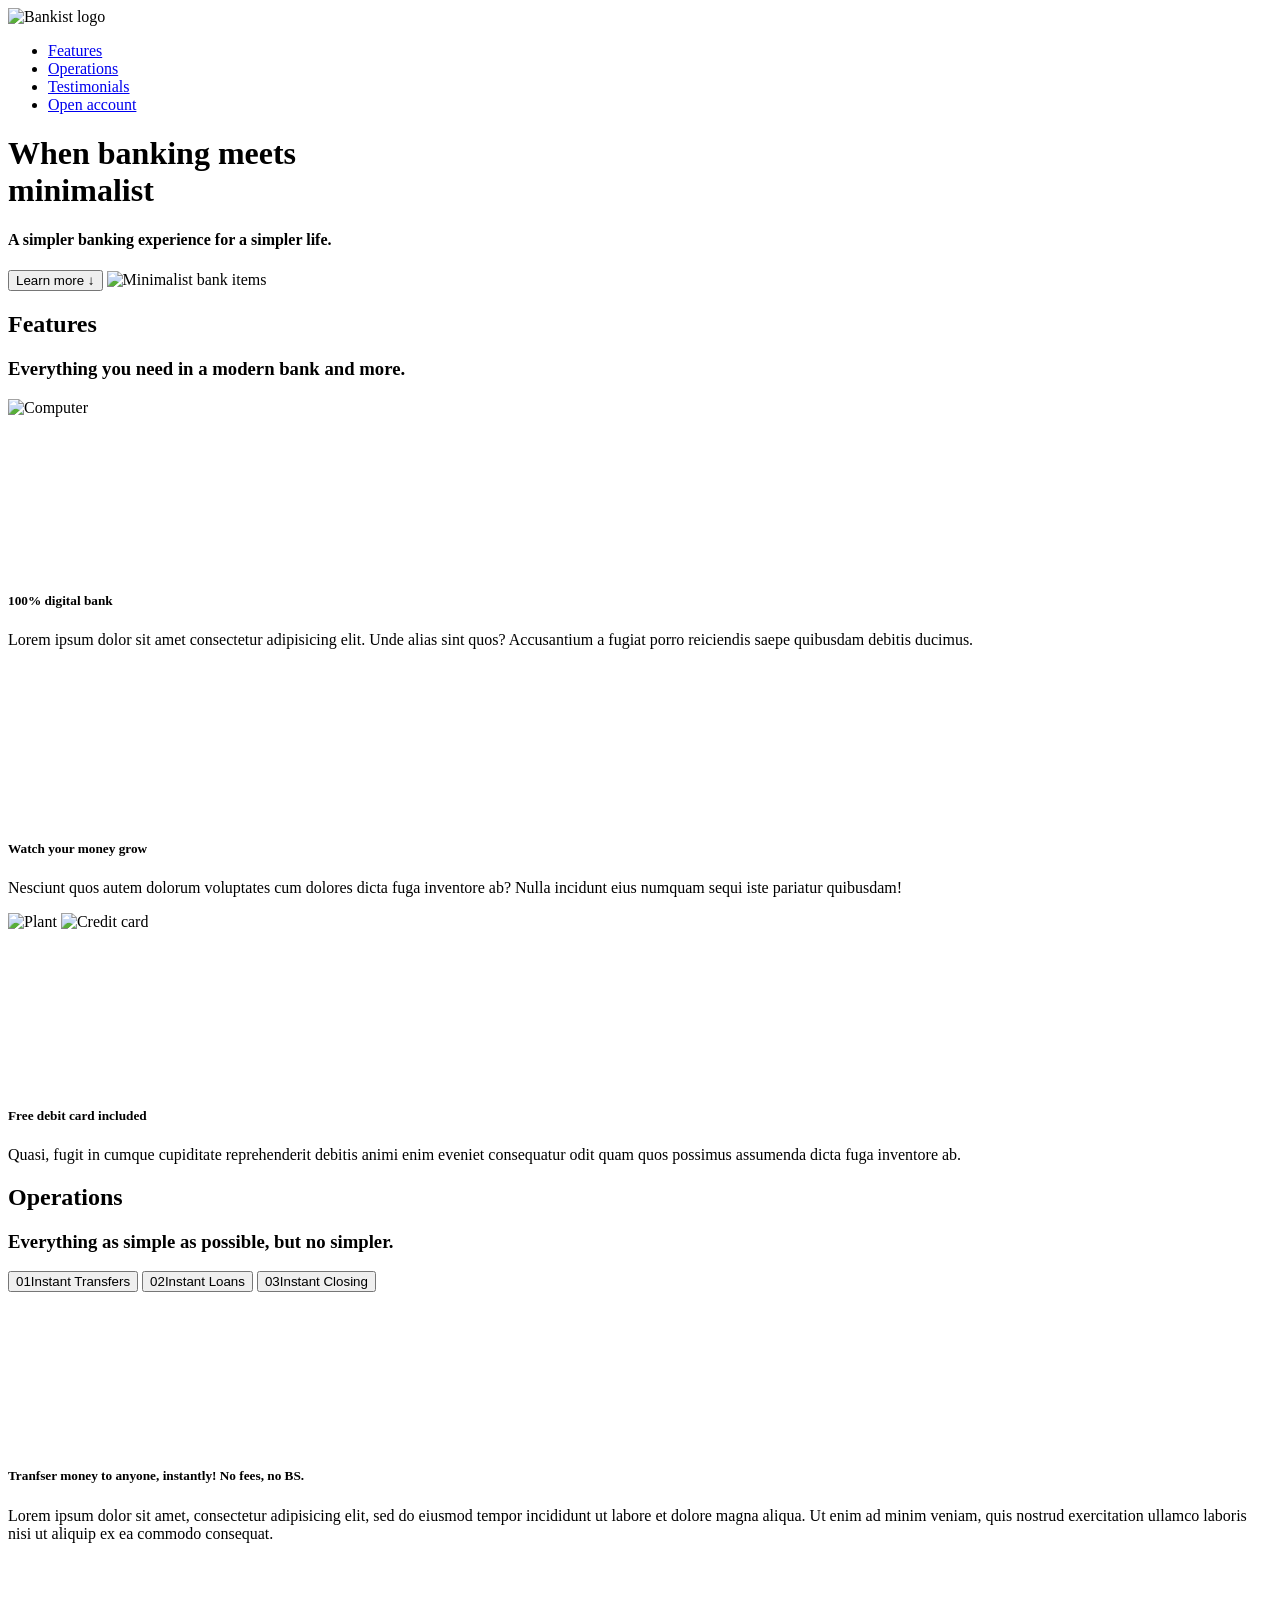
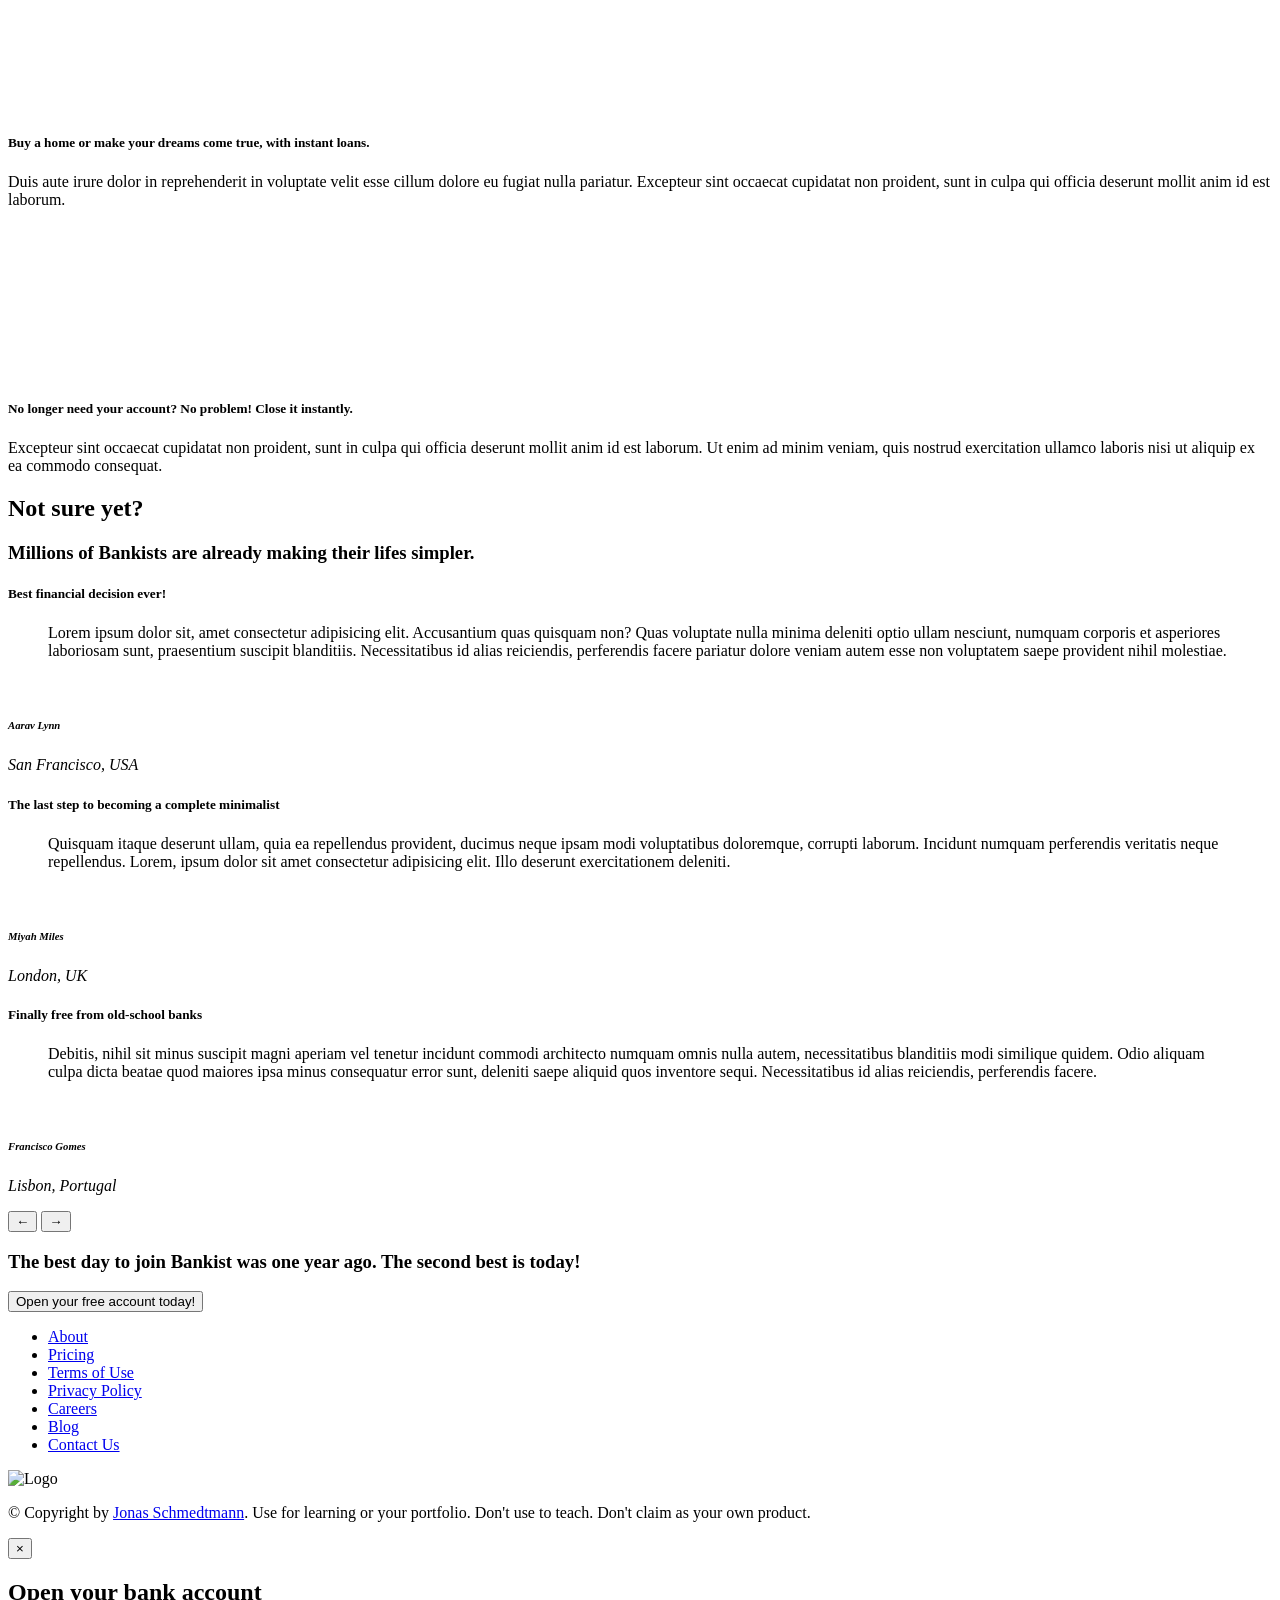
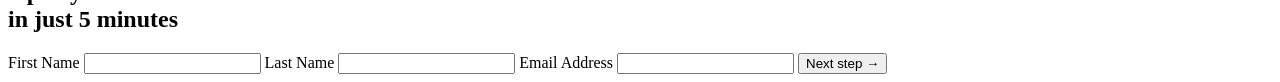
==== 13-Advanced-DOM-Bankist/starter/index.html @ 81522d92 "refactor: clean up HTML structure and update JavaScript comments for clarity" ====
<!DOCTYPE html>
<html lang="en">

<head>
  <meta charset="UTF-8" />
  <meta name="viewport" content="width=device-width, initial-scale=1.0" />
  <meta http-equiv="X-UA-Compatible" content="ie=edge" />
  <link rel="shortcut icon" type="image/png" href="img/icon.png" />

  <link href="https://fonts.googleapis.com/css?family=Poppins:300,400,500,600&display=swap" rel="stylesheet" />
  <link rel="stylesheet" href="style.css" />
  <title>Bankist | When Banking meets Minimalist</title>
</head>

<body>
  <header class="header">
    <nav class="nav">
      <img src="img/logo.png" alt="Bankist logo" class="nav__logo" id="logo" designer="nm"
        data-year-of-confection="2026" />
      <ul class="nav__links">
        <li class="nav__item">
          <a class="nav__link" href="#section--1">Features</a>
        </li>
        <li class="nav__item">
          <a class="nav__link" href="#section--2">Operations</a>
        </li>
        <li class="nav__item">
          <a class="nav__link" href="#section--3">Testimonials</a>
        </li>
        <li class="nav__item">
          <a class="nav__link nav__link--btn btn--show-modal" href="#">Open account</a>
        </li>
      </ul>
    </nav>

    <div class="header__title">
      <h1>
        When
        <!-- Green highlight effect -->
        <span class="highlight">banking</span>
        meets<br />
        <span class="highlight">minimalist</span>
      </h1>
      <h4>A simpler banking experience for a simpler life.</h4>
      <button class="btn--text btn--scroll-to">Learn more &DownArrow;</button>
      <img src="img/hero.png" class="header__img" alt="Minimalist bank items" />
    </div>
  </header>

  <section class="section" id="section--1">
    <div class="section__title">
      <h2 class="section__description">Features</h2>
      <h3 class="section__header">
        Everything you need in a modern bank and more.
      </h3>
    </div>

    <div class="features">
      <img src="img/digital-lazy.jpg" data-src="img/digital.jpg" alt="Computer" class="features__img lazy-img" />
      <div class="features__feature">
        <div class="features__icon">
          <svg>
            <use xlink:href="img/icons.svg#icon-monitor"></use>
          </svg>
        </div>
        <h5 class="features__header">100% digital bank</h5>
        <p>
          Lorem ipsum dolor sit amet consectetur adipisicing elit. Unde alias
          sint quos? Accusantium a fugiat porro reiciendis saepe quibusdam
          debitis ducimus.
        </p>
      </div>

      <div class="features__feature">
        <div class="features__icon">
          <svg>
            <use xlink:href="img/icons.svg#icon-trending-up"></use>
          </svg>
        </div>
        <h5 class="features__header">Watch your money grow</h5>
        <p>
          Nesciunt quos autem dolorum voluptates cum dolores dicta fuga
          inventore ab? Nulla incidunt eius numquam sequi iste pariatur
          quibusdam!
        </p>
      </div>
      <img src="img/grow-lazy.jpg" data-src="img/grow.jpg" alt="Plant" class="features__img lazy-img" />

      <img src="img/card-lazy.jpg" data-src="img/card.jpg" alt="Credit card" class="features__img lazy-img" />
      <div class="features__feature">
        <div class="features__icon">
          <svg>
            <use xlink:href="img/icons.svg#icon-credit-card"></use>
          </svg>
        </div>
        <h5 class="features__header">Free debit card included</h5>
        <p>
          Quasi, fugit in cumque cupiditate reprehenderit debitis animi enim
          eveniet consequatur odit quam quos possimus assumenda dicta fuga
          inventore ab.
        </p>
      </div>
    </div>
  </section>

  <section class="section" id="section--2">
    <div class="section__title">
      <h2 class="section__description">Operations</h2>
      <h3 class="section__header">
        Everything as simple as possible, but no simpler.
      </h3>
    </div>

    <!-- Tabbed component -->
    <div class="operations">
      <div class="operations__tab-container">
        <button class="btn operations__tab operations__tab--1 operations__tab--active" data-tab="1">
          <span>01</span>Instant Transfers
        </button>
        <button class="btn operations__tab operations__tab--2" data-tab="2">
          <span>02</span>Instant Loans
        </button>
        <button class="btn operations__tab operations__tab--3" data-tab="3">
          <span>03</span>Instant Closing
        </button>
      </div>
      <div class="operations__content operations__content--1 operations__content--active">
        <div class="operations__icon operations__icon--1">
          <svg>
            <use href="img/icons.svg#icon-upload"></use>
          </svg>
        </div>
        <h5 class="operations__header">
          Tranfser money to anyone, instantly! No fees, no BS.
        </h5>
        <p>
          Lorem ipsum dolor sit amet, consectetur adipisicing elit, sed do
          eiusmod tempor incididunt ut labore et dolore magna aliqua. Ut enim
          ad minim veniam, quis nostrud exercitation ullamco laboris nisi ut
          aliquip ex ea commodo consequat.
        </p>
      </div>

      <div class="operations__content operations__content--2">
        <div class="operations__icon operations__icon--2">
          <svg>
            <use xlink:href="img/icons.svg#icon-home"></use>
          </svg>
        </div>
        <h5 class="operations__header">
          Buy a home or make your dreams come true, with instant loans.
        </h5>
        <p>
          Duis aute irure dolor in reprehenderit in voluptate velit esse
          cillum dolore eu fugiat nulla pariatur. Excepteur sint occaecat
          cupidatat non proident, sunt in culpa qui officia deserunt mollit
          anim id est laborum.
        </p>
      </div>
      <div class="operations__content operations__content--3">
        <div class="operations__icon operations__icon--3">
          <svg>
            <use xlink:href="img/icons.svg#icon-user-x"></use>
          </svg>
        </div>
        <h5 class="operations__header">
          No longer need your account? No problem! Close it instantly.
        </h5>
        <p>
          Excepteur sint occaecat cupidatat non proident, sunt in culpa qui
          officia deserunt mollit anim id est laborum. Ut enim ad minim
          veniam, quis nostrud exercitation ullamco laboris nisi ut aliquip ex
          ea commodo consequat.
        </p>
      </div>
    </div>

  </section>

  <section class="section" id="section--3">
    <div class="section__title section__title--testimonials">
      <h2 class="section__description">Not sure yet?</h2>
      <h3 class="section__header">
        Millions of Bankists are already making their lifes simpler.
      </h3>
    </div>

    <div class="slider">
      <div class="slide slide--1">
        <div class="testimonial">
          <h5 class="testimonial__header">Best financial decision ever!</h5>
          <blockquote class="testimonial__text">
            Lorem ipsum dolor sit, amet consectetur adipisicing elit.
            Accusantium quas quisquam non? Quas voluptate nulla minima
            deleniti optio ullam nesciunt, numquam corporis et asperiores
            laboriosam sunt, praesentium suscipit blanditiis. Necessitatibus
            id alias reiciendis, perferendis facere pariatur dolore veniam
            autem esse non voluptatem saepe provident nihil molestiae.
          </blockquote>
          <address class="testimonial__author">
            <img src="img/user-1.jpg" alt="" class="testimonial__photo" />
            <h6 class="testimonial__name">Aarav Lynn</h6>
            <p class="testimonial__location">San Francisco, USA</p>
          </address>
        </div>
      </div>

      <div class="slide slide--2">
        <div class="testimonial">
          <h5 class="testimonial__header">
            The last step to becoming a complete minimalist
          </h5>
          <blockquote class="testimonial__text">
            Quisquam itaque deserunt ullam, quia ea repellendus provident,
            ducimus neque ipsam modi voluptatibus doloremque, corrupti
            laborum. Incidunt numquam perferendis veritatis neque repellendus.
            Lorem, ipsum dolor sit amet consectetur adipisicing elit. Illo
            deserunt exercitationem deleniti.
          </blockquote>
          <address class="testimonial__author">
            <img src="img/user-2.jpg" alt="" class="testimonial__photo" />
            <h6 class="testimonial__name">Miyah Miles</h6>
            <p class="testimonial__location">London, UK</p>
          </address>
        </div>
      </div>

      <div class="slide slide--3">
        <div class="testimonial">
          <h5 class="testimonial__header">
            Finally free from old-school banks
          </h5>
          <blockquote class="testimonial__text">
            Debitis, nihil sit minus suscipit magni aperiam vel tenetur
            incidunt commodi architecto numquam omnis nulla autem,
            necessitatibus blanditiis modi similique quidem. Odio aliquam
            culpa dicta beatae quod maiores ipsa minus consequatur error sunt,
            deleniti saepe aliquid quos inventore sequi. Necessitatibus id
            alias reiciendis, perferendis facere.
          </blockquote>
          <address class="testimonial__author">
            <img src="img/user-3.jpg" alt="" class="testimonial__photo" />
            <h6 class="testimonial__name">Francisco Gomes</h6>
            <p class="testimonial__location">Lisbon, Portugal</p>
          </address>
        </div>
      </div>

      <!-- <div class="slide"><img src="img/img-1.jpg" alt="Photo 1" /></div>
        <div class="slide"><img src="img/img-2.jpg" alt="Photo 2" /></div>
        <div class="slide"><img src="img/img-3.jpg" alt="Photo 3" /></div>
        <div class="slide"><img src="img/img-4.jpg" alt="Photo 4" /></div> -->
      <button class="slider__btn slider__btn--left">&larr;</button>
      <button class="slider__btn slider__btn--right">&rarr;</button>
      <div class="dots"></div>
    </div>
  </section>

  <section class="section section--sign-up">
    <div class="section__title">
      <h3 class="section__header">
        The best day to join Bankist was one year ago. The second best is
        today!
      </h3>
    </div>
    <button class="btn btn--show-modal">Open your free account today!</button>
  </section>

  <footer class="footer">
    <ul class="footer__nav">
      <li class="footer__item">
        <a class="footer__link" href="#">About</a>
      </li>
      <li class="footer__item">
        <a class="footer__link" href="#">Pricing</a>
      </li>
      <li class="footer__item">
        <a class="footer__link" href="#">Terms of Use</a>
      </li>
      <li class="footer__item">
        <a class="footer__link" href="#">Privacy Policy</a>
      </li>
      <li class="footer__item">
        <a class="footer__link" href="#">Careers</a>
      </li>
      <li class="footer__item">
        <a class="footer__link" href="#">Blog</a>
      </li>
      <li class="footer__item">
        <a class="footer__link" href="#">Contact Us</a>
      </li>
    </ul>
    <img src="img/icon.png" alt="Logo" class="footer__logo" />
    <p class="footer__copyright">
      &copy; Copyright by
      <a class="footer__link twitter-link" target="_blank" href="https://twitter.com/jonasschmedtman">Jonas
        Schmedtmann</a>. Use for learning or your portfolio. Don't use to teach. Don't claim
      as your own product.
    </p>
  </footer>

  <div class="modal hidden">
    <button class="btn--close-modal">&times;</button>
    <h2 class="modal__header">
      Open your bank account <br />
      in just <span class="highlight">5 minutes</span>
    </h2>
    <form class="modal__form">
      <label>First Name</label>
      <input type="text" />
      <label>Last Name</label>
      <input type="text" />
      <label>Email Address</label>
      <input type="email" />
      <button class="btn">Next step &rarr;</button>
    </form>
  </div>
  <div class="overlay hidden"></div>

  <!-- Templates -->
  <template id="cookie-tpl">
    <div class="cookie-message">
      <p>dText</p>
      <button class="btn">dText</button>
    </div>
  </template>

  <!-- Scripts -->

  <script src="script.js"></script>
</body>

</html>
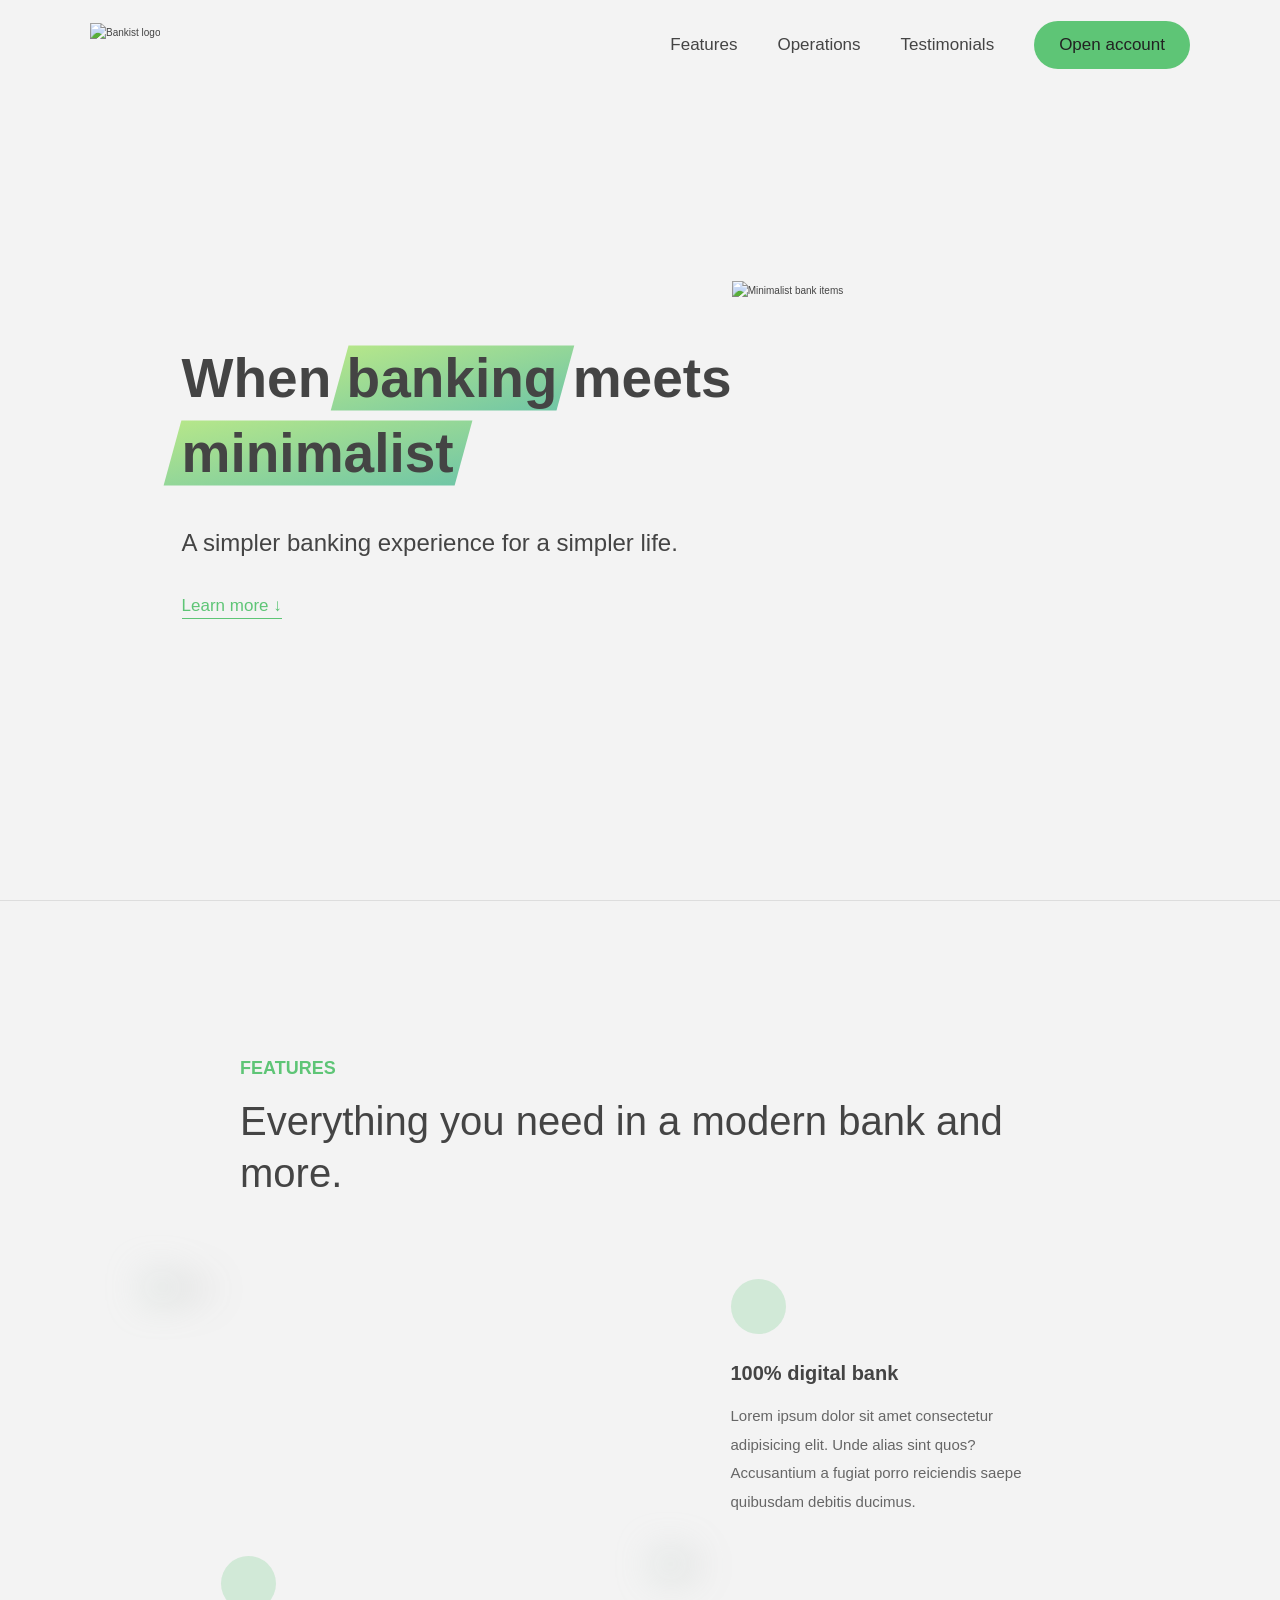
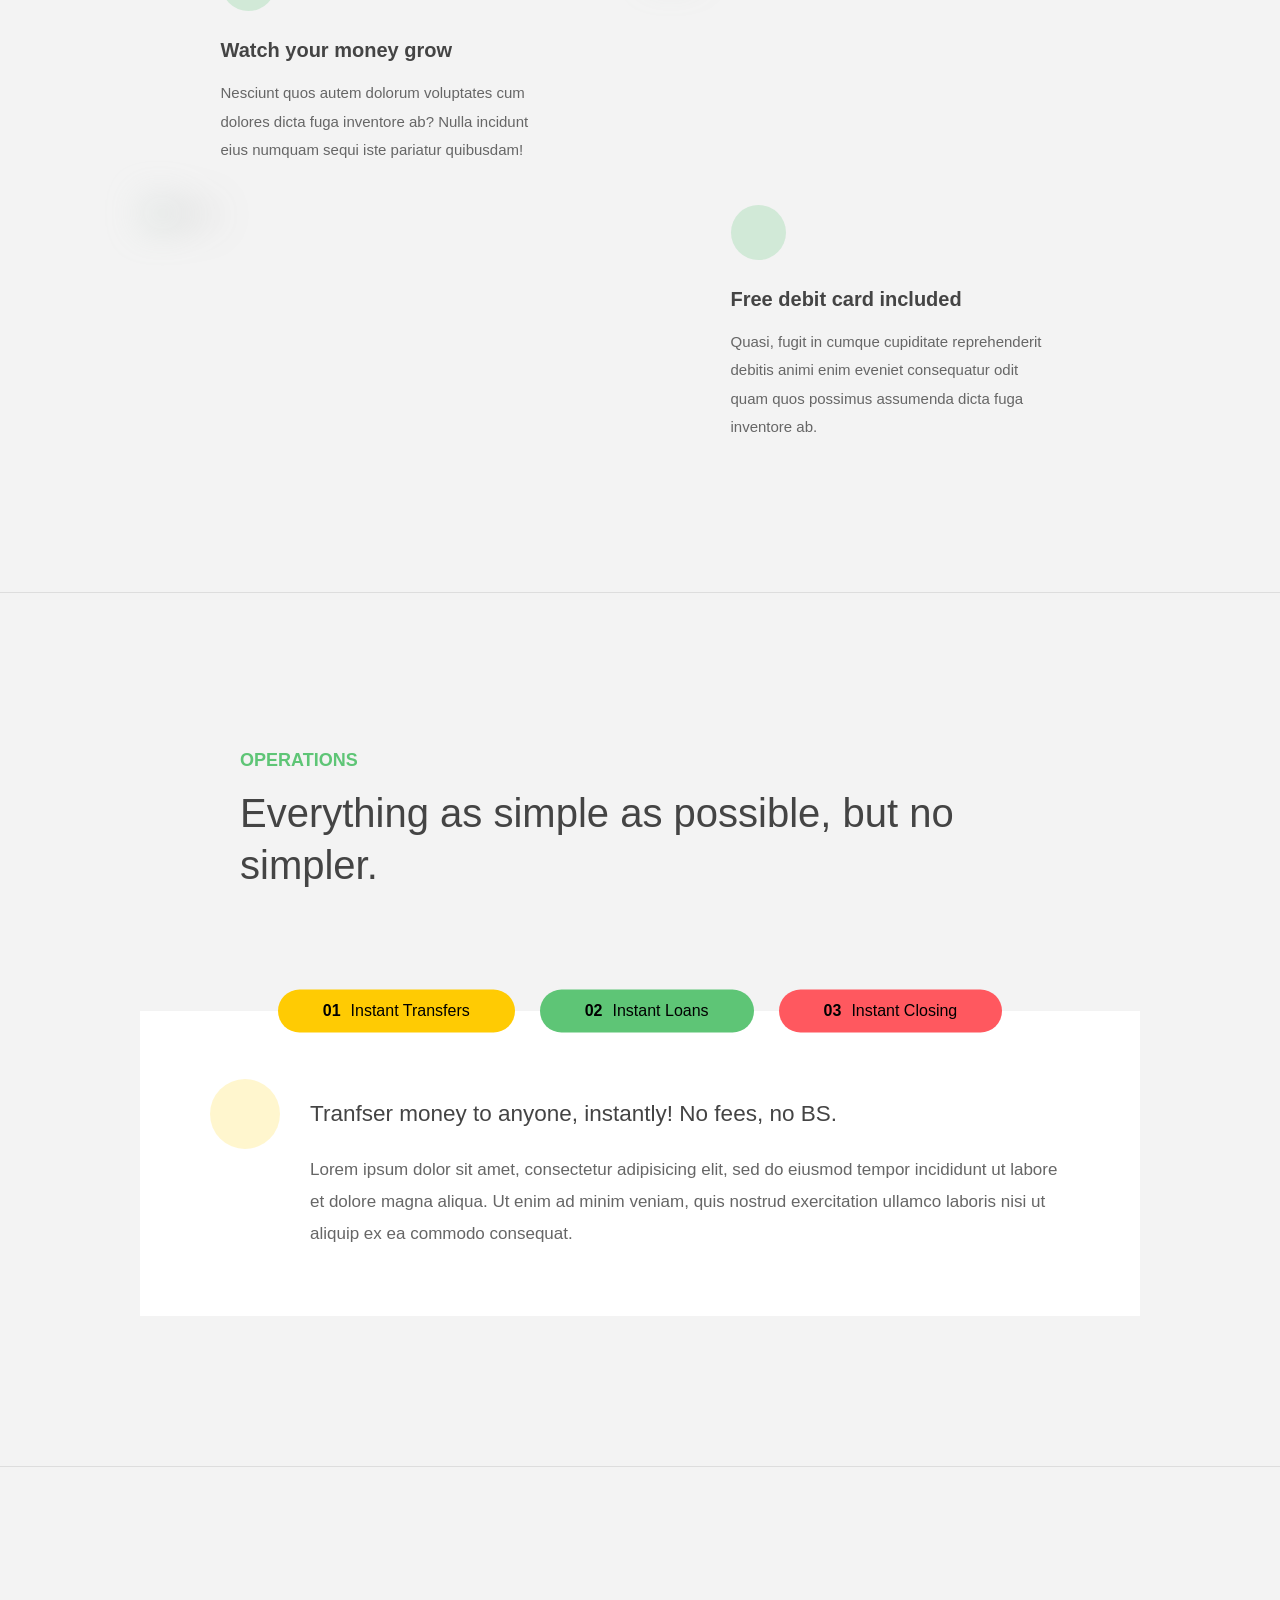
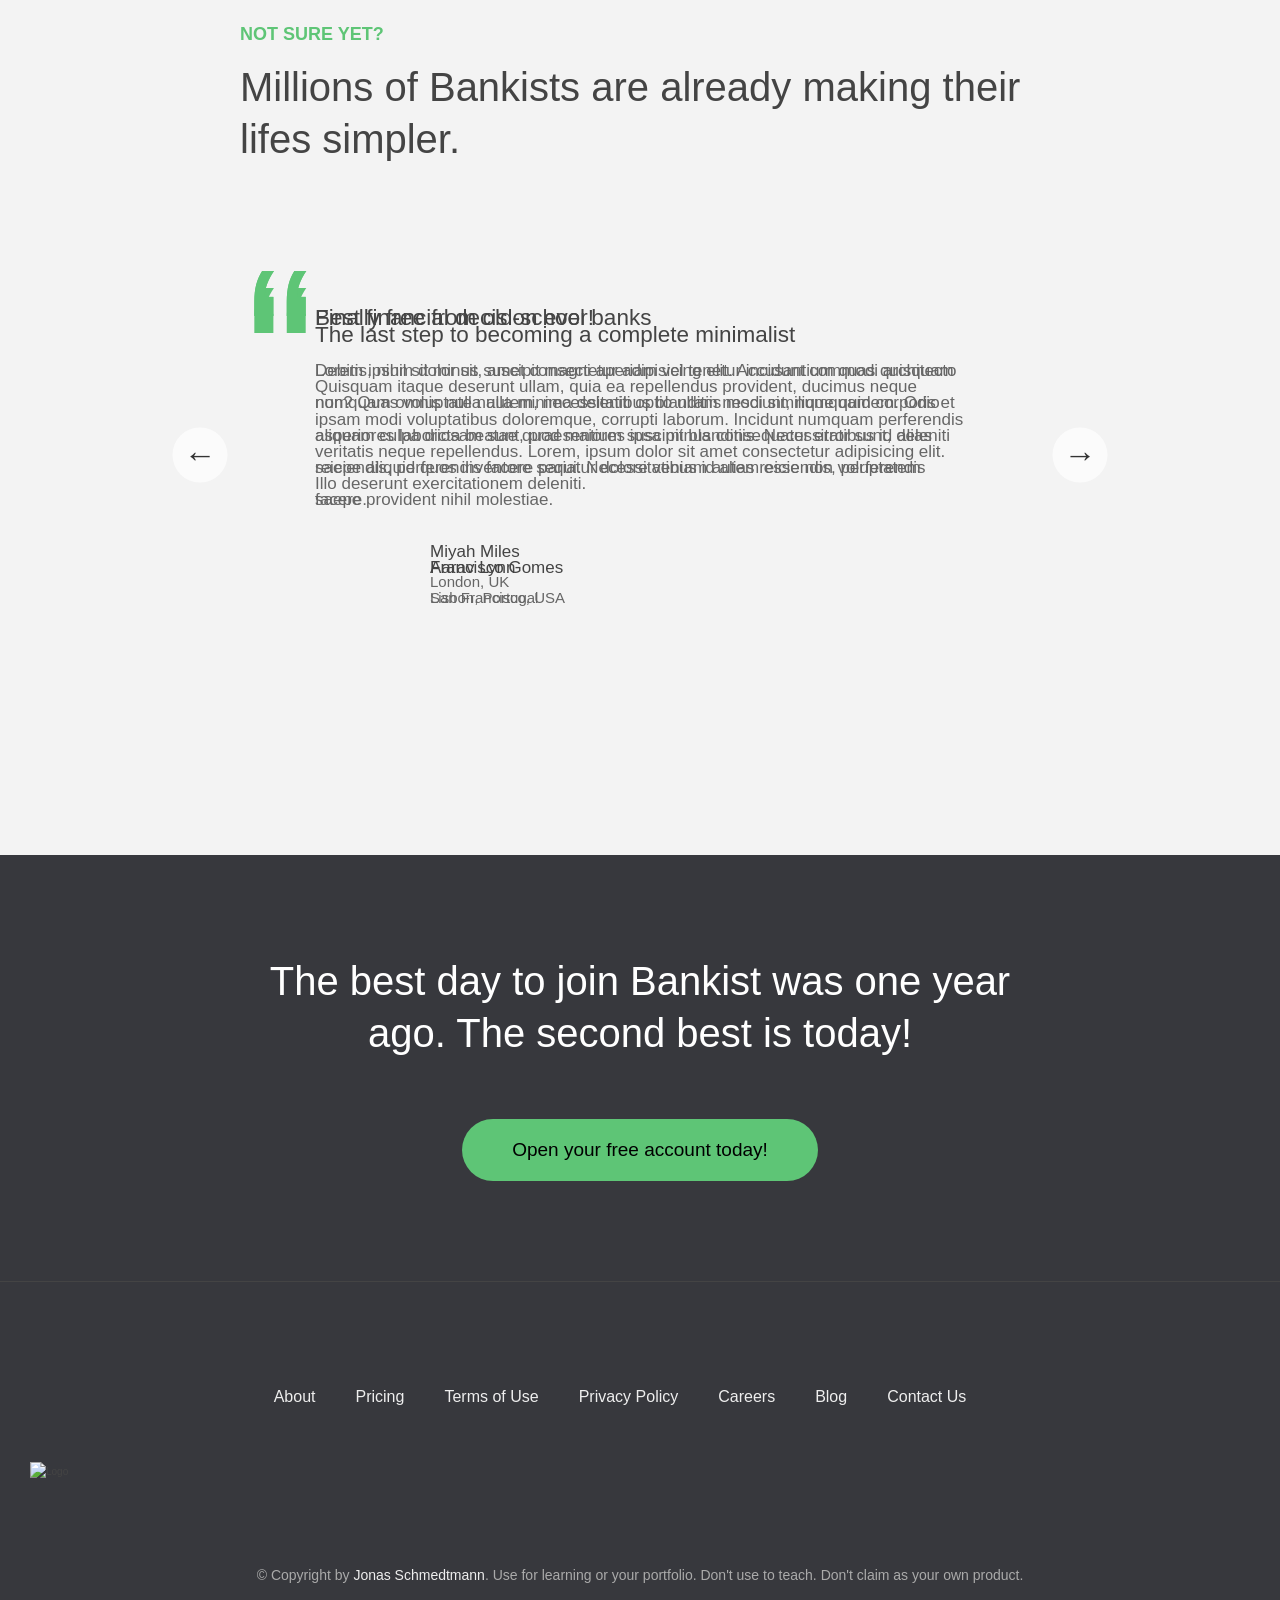
==== commit 91567ebe: "progress" ====
--- a/13-Advanced-DOM-Bankist/starter/index.html
+++ b/13-Advanced-DOM-Bankist/starter/index.html
@@ -17,17 +17,17 @@
     <nav class="nav">
       <img src="img/logo.png" alt="Bankist logo" class="nav__logo" id="logo" designer="nm"
         data-year-of-confection="2026" />
-      <ul class="nav__links">
-        <li class="nav__item">
-          <a class="nav__link" href="#section--1">Features</a>
+      <ul class="nav__links" data-action="deemphasize-nav">
+        <li class="nav__item" data-action="emphasize-nav-item">
+          <a class="nav__link" href="#section--1" >Features</a>
         </li>
-        <li class="nav__item">
-          <a class="nav__link" href="#section--2">Operations</a>
+        <li class="nav__item" data-action="emphasize-nav-item">
+          <a class="nav__link" href="#section--2" >Operations</a>
         </li>
-        <li class="nav__item">
-          <a class="nav__link" href="#section--3">Testimonials</a>
+        <li class="nav__item" data-action="emphasize-nav-item">
+          <a class="nav__link" href="#section--3" >Testimonials</a>
         </li>
-        <li class="nav__item">
+        <li class="nav__item" data-action="emphasize-nav-item">
           <a class="nav__link nav__link--btn btn--show-modal" href="#">Open account</a>
         </li>
       </ul>
@@ -111,10 +111,10 @@
       </h3>
     </div>
 
-    <!-- Tabbed component -->
+    <!-- TODO Start Tabbed component -->
     <div class="operations">
       <div class="operations__tab-container">
-        <button class="btn operations__tab operations__tab--1 operations__tab--active" data-tab="1">
+        <button class="btn operations__tab operations__tab--1" data-tab="1">
           <span>01</span>Instant Transfers
         </button>
         <button class="btn operations__tab operations__tab--2" data-tab="2">
@@ -144,7 +144,7 @@
       <div class="operations__content operations__content--2">
         <div class="operations__icon operations__icon--2">
           <svg>
-            <use xlink:href="img/icons.svg#icon-home"></use>
+            <use href="img/icons.svg#icon-home"></use>
           </svg>
         </div>
         <h5 class="operations__header">
@@ -160,7 +160,7 @@
       <div class="operations__content operations__content--3">
         <div class="operations__icon operations__icon--3">
           <svg>
-            <use xlink:href="img/icons.svg#icon-user-x"></use>
+            <use href="img/icons.svg#icon-user-x"></use>
           </svg>
         </div>
         <h5 class="operations__header">
@@ -174,7 +174,7 @@
         </p>
       </div>
     </div>
-
+<!-- End tabbed component -->
   </section>
 
   <section class="section" id="section--3">
@@ -327,7 +327,7 @@
 
   <!-- Scripts -->
 
-  <script src="script.js"></script>
+  <script src="main.js" type="module"></script>
 </body>
 
 </html>
--- a/13-Advanced-DOM-Bankist/starter/style.css
+++ b/13-Advanced-DOM-Bankist/starter/style.css
@@ -0,0 +1,679 @@
+/* The page is NOT responsive. You can implement responsiveness yourself if you wanna have some fun 😃 */
+
+:root {
+  --color-primary: #5ec576;
+  --color-secondary: #ffcb03;
+  --color-tertiary: #ff585f;
+  --color-primary-darker: #4bbb7d;
+  --color-secondary-darker: #ffbb00;
+  --color-tertiary-darker: #fd424b;
+  --color-primary-opacity: #5ec5763a;
+  --color-secondary-opacity: #ffcd0331;
+  --color-tertiary-opacity: #ff58602d;
+  --gradient-primary: linear-gradient(to top left, #39b385, #9be15d);
+  --gradient-secondary: linear-gradient(to top left, #ffb003, #ffcb03);
+}
+
+* {
+  margin: 0;
+  padding: 0;
+  box-sizing: inherit;
+}
+
+html {
+  font-size: 62.5%;
+  box-sizing: border-box;
+}
+
+body {
+  font-family: 'Poppins', sans-serif;
+  font-weight: 300;
+  color: #444;
+  line-height: 1.9;
+  background-color: #f3f3f3;
+}
+
+/* GENERAL ELEMENTS */
+.section {
+  padding: 15rem 3rem;
+  border-top: 1px solid #ddd;
+
+  transition: transform 1s, opacity 1s;
+}
+
+.section--hidden {
+  opacity: 0;
+  transform: translateY(8rem);
+}
+
+.section__title {
+  max-width: 80rem;
+  margin: 0 auto 8rem auto;
+}
+
+.section__description {
+  font-size: 1.8rem;
+  font-weight: 600;
+  text-transform: uppercase;
+  color: var(--color-primary);
+  margin-bottom: 1rem;
+}
+
+.section__header {
+  font-size: 4rem;
+  line-height: 1.3;
+  font-weight: 500;
+}
+
+.btn {
+  display: inline-block;
+  background-color: var(--color-primary);
+  font-size: 1.6rem;
+  font-family: inherit;
+  font-weight: 500;
+  border: none;
+  padding: 1.25rem 4.5rem;
+  border-radius: 10rem;
+  cursor: pointer;
+  transition: all 0.3s;
+}
+
+.btn:hover {
+  background-color: var(--color-primary-darker);
+}
+
+.btn--text {
+  display: inline-block;
+  background: none;
+  font-size: 1.7rem;
+  font-family: inherit;
+  font-weight: 500;
+  color: var(--color-primary);
+  border: none;
+  border-bottom: 1px solid currentColor;
+  padding-bottom: 2px;
+  cursor: pointer;
+  transition: all 0.3s;
+}
+
+p {
+  color: #666;
+}
+
+/* This is BAD for accessibility! Don't do in the real world! */
+button:focus {
+  outline: none;
+}
+
+img {
+  transition: filter 0.5s;
+}
+
+.lazy-img {
+  filter: blur(20px);
+}
+
+/* NAVIGATION */
+.nav {
+  display: flex;
+  justify-content: space-between;
+  align-items: center;
+  height: 9rem;
+  width: 100%;
+  padding: 0 6rem;
+  z-index: 100;
+}
+
+/* nav and stickly class at the same time */
+.nav.sticky {
+  position: fixed;
+  background-color: rgba(255, 255, 255, 0.95);
+}
+
+.nav__logo {
+  height: 4.5rem;
+  transition: all 0.3s;
+}
+
+.nav__links {
+  display: flex;
+  align-items: center;
+  list-style: none;
+}
+
+.nav__item {
+  transition: 0.3s;
+  margin-left: 4rem;
+}
+
+.nav__link:link,
+.nav__link:visited {
+  font-size: 1.7rem;
+  font-weight: 400;
+  color: inherit;
+  text-decoration: none;
+  display: block;
+  transition: all 0.3s;
+}
+
+.nav__link--btn:link,
+.nav__link--btn:visited {
+  padding: 0.8rem 2.5rem;
+  border-radius: 3rem;
+  background-color: var(--color-primary);
+  color: #222;
+}
+
+.nav__link--btn:hover,
+.nav__link--btn:active {
+  color: inherit;
+  background-color: var(--color-primary-darker);
+  color: #333;
+}
+
+.nav__item--occluded{
+  opacity: 0.5;
+}
+
+/* HEADER */
+.header {
+  padding: 0 3rem;
+  height: 100vh;
+  display: flex;
+  flex-direction: column;
+  align-items: center;
+}
+
+.header__title {
+  flex: 1;
+
+  max-width: 115rem;
+  display: grid;
+  grid-template-columns: 3fr 2fr;
+  row-gap: 3rem;
+  align-content: center;
+  justify-content: center;
+
+  align-items: start;
+  justify-items: start;
+}
+
+h1 {
+  font-size: 5.5rem;
+  line-height: 1.35;
+}
+
+h4 {
+  font-size: 2.4rem;
+  font-weight: 500;
+}
+
+.header__img {
+  width: 100%;
+  grid-column: 2 / 3;
+  grid-row: 1 / span 4;
+  transform: translateY(-6rem);
+}
+
+.highlight {
+  position: relative;
+}
+
+.highlight::after {
+  display: block;
+  content: '';
+  position: absolute;
+  bottom: 0;
+  left: 0;
+  height: 100%;
+  width: 100%;
+  z-index: -1;
+  opacity: 0.7;
+  transform: scale(1.07, 1.05) skewX(-15deg);
+  background-image: var(--gradient-primary);
+}
+
+/* FEATURES */
+.features {
+  display: grid;
+  grid-template-columns: 1fr 1fr;
+  gap: 4rem;
+  margin: 0 12rem;
+}
+
+.features__img {
+  width: 100%;
+}
+
+.features__feature {
+  align-self: center;
+  justify-self: center;
+  width: 70%;
+  font-size: 1.5rem;
+}
+
+.features__icon {
+  display: flex;
+  align-items: center;
+  justify-content: center;
+  background-color: var(--color-primary-opacity);
+  height: 5.5rem;
+  width: 5.5rem;
+  border-radius: 50%;
+  margin-bottom: 2rem;
+}
+
+.features__icon svg {
+  height: 2.5rem;
+  width: 2.5rem;
+  fill: var(--color-primary);
+}
+
+.features__header {
+  font-size: 2rem;
+  margin-bottom: 1rem;
+}
+
+/* OPERATIONS */
+.operations {
+  max-width: 100rem;
+  margin: 12rem auto 0 auto;
+
+  background-color: #fff;
+}
+
+.operations__tab-container {
+  display: flex;
+  justify-content: center;
+}
+
+.operations__tab {
+  margin-right: 2.5rem;
+  transform: translateY(-50%);
+}
+
+.operations__tab span {
+  margin-right: 1rem;
+  font-weight: 600;
+  display: inline-block;
+}
+
+.operations__tab--1 {
+  background-color: var(--color-secondary);
+}
+
+.operations__tab--1:hover {
+  background-color: var(--color-secondary-darker);
+}
+
+.operations__tab--3 {
+  background-color: var(--color-tertiary);
+  margin: 0;
+}
+
+.operations__tab--3:hover {
+  background-color: var(--color-tertiary-darker);
+}
+
+.operations__tab--active {
+  transform: translateY(-66%);
+}
+
+.operations__content {
+  display: none;
+
+  /* JUST PRESENTATIONAL */
+  font-size: 1.7rem;
+  padding: 2.5rem 7rem 6.5rem 7rem;
+}
+
+.operations__content--active {
+  display: grid;
+  grid-template-columns: 7rem 1fr;
+  column-gap: 3rem;
+  row-gap: 0.5rem;
+}
+
+.operations__header {
+  font-size: 2.25rem;
+  font-weight: 500;
+  align-self: center;
+}
+
+.operations__icon {
+  display: flex;
+  align-items: center;
+  justify-content: center;
+  height: 7rem;
+  width: 7rem;
+  border-radius: 50%;
+}
+
+.operations__icon svg {
+  height: 2.75rem;
+  width: 2.75rem;
+}
+
+.operations__content p {
+  grid-column: 2;
+}
+
+.operations__icon--1 {
+  background-color: var(--color-secondary-opacity);
+}
+.operations__icon--2 {
+  background-color: var(--color-primary-opacity);
+}
+.operations__icon--3 {
+  background-color: var(--color-tertiary-opacity);
+}
+.operations__icon--1 svg {
+  fill: var(--color-secondary-darker);
+}
+.operations__icon--2 svg {
+  fill: var(--color-primary);
+}
+.operations__icon--3 svg {
+  fill: var(--color-tertiary);
+}
+
+/* SLIDER */
+.slider {
+  max-width: 100rem;
+  height: 50rem;
+  margin: 0 auto;
+  position: relative;
+
+  /* IN THE END */
+  overflow: hidden;
+}
+
+.slide {
+  position: absolute;
+  top: 0;
+  width: 100%;
+  height: 50rem;
+
+  display: flex;
+  align-items: center;
+  justify-content: center;
+
+  /* THIS creates the animation! */
+  transition: transform 1s;
+}
+
+.slide > img {
+  /* Only for images that have different size than slide */
+  width: 100%;
+  height: 100%;
+  object-fit: cover;
+}
+
+.slider__btn {
+  position: absolute;
+  top: 50%;
+  z-index: 10;
+
+  border: none;
+  background: rgba(255, 255, 255, 0.7);
+  font-family: inherit;
+  color: #333;
+  border-radius: 50%;
+  height: 5.5rem;
+  width: 5.5rem;
+  font-size: 3.25rem;
+  cursor: pointer;
+}
+
+.slider__btn--left {
+  left: 6%;
+  transform: translate(-50%, -50%);
+}
+
+.slider__btn--right {
+  right: 6%;
+  transform: translate(50%, -50%);
+}
+
+.dots {
+  position: absolute;
+  bottom: 5%;
+  left: 50%;
+  transform: translateX(-50%);
+  display: flex;
+}
+
+.dots__dot {
+  border: none;
+  background-color: #b9b9b9;
+  opacity: 0.7;
+  height: 1rem;
+  width: 1rem;
+  border-radius: 50%;
+  margin-right: 1.75rem;
+  cursor: pointer;
+  transition: all 0.5s;
+
+  /* Only necessary when overlying images */
+  /* box-shadow: 0 0.6rem 1.5rem rgba(0, 0, 0, 0.7); */
+}
+
+.dots__dot:last-child {
+  margin: 0;
+}
+
+.dots__dot--active {
+  /* background-color: #fff; */
+  background-color: #888;
+  opacity: 1;
+}
+
+/* TESTIMONIALS */
+.testimonial {
+  width: 65%;
+  position: relative;
+}
+
+.testimonial::before {
+  content: '\201C';
+  position: absolute;
+  top: -5.7rem;
+  left: -6.8rem;
+  line-height: 1;
+  font-size: 20rem;
+  font-family: inherit;
+  color: var(--color-primary);
+  z-index: -1;
+}
+
+.testimonial__header {
+  font-size: 2.25rem;
+  font-weight: 500;
+  margin-bottom: 1.5rem;
+}
+
+.testimonial__text {
+  font-size: 1.7rem;
+  margin-bottom: 3.5rem;
+  color: #666;
+}
+
+.testimonial__author {
+  margin-left: 3rem;
+  font-style: normal;
+
+  display: grid;
+  grid-template-columns: 6.5rem 1fr;
+  column-gap: 2rem;
+}
+
+.testimonial__photo {
+  grid-row: 1 / span 2;
+  width: 6.5rem;
+  border-radius: 50%;
+}
+
+.testimonial__name {
+  font-size: 1.7rem;
+  font-weight: 500;
+  align-self: end;
+  margin: 0;
+}
+
+.testimonial__location {
+  font-size: 1.5rem;
+}
+
+.section__title--testimonials {
+  margin-bottom: 4rem;
+}
+
+/* SIGNUP */
+.section--sign-up {
+  background-color: #37383d;
+  border-top: none;
+  border-bottom: 1px solid #444;
+  text-align: center;
+  padding: 10rem 3rem;
+}
+
+.section--sign-up .section__header {
+  color: #fff;
+  text-align: center;
+}
+
+.section--sign-up .section__title {
+  margin-bottom: 6rem;
+}
+
+.section--sign-up .btn {
+  font-size: 1.9rem;
+  padding: 2rem 5rem;
+}
+
+/* FOOTER */
+.footer {
+  padding: 10rem 3rem;
+  background-color: #37383d;
+}
+
+.footer__nav {
+  list-style: none;
+  display: flex;
+  justify-content: center;
+  margin-bottom: 5rem;
+}
+
+.footer__item {
+  margin-right: 4rem;
+}
+
+.footer__link {
+  font-size: 1.6rem;
+  color: #eee;
+  text-decoration: none;
+}
+
+.footer__logo {
+  height: 5rem;
+  display: block;
+  margin: 0 auto;
+  margin-bottom: 5rem;
+}
+
+.footer__copyright {
+  font-size: 1.4rem;
+  color: #aaa;
+  text-align: center;
+}
+
+.footer__copyright .footer__link {
+  font-size: 1.4rem;
+}
+
+/* MODAL WINDOW */
+.modal {
+  position: fixed;
+  top: 50%;
+  left: 50%;
+  transform: translate(-50%, -50%);
+  max-width: 60rem;
+  background-color: #f3f3f3;
+  padding: 5rem 6rem;
+  box-shadow: 0 4rem 6rem rgba(0, 0, 0, 0.3);
+  z-index: 1000;
+  transition: all 0.5s;
+}
+
+.overlay {
+  position: fixed;
+  top: 0;
+  left: 0;
+  width: 100%;
+  height: 100%;
+  background-color: rgba(0, 0, 0, 0.5);
+  backdrop-filter: blur(4px);
+  z-index: 100;
+  transition: all 0.5s;
+}
+
+.modal__header {
+  font-size: 3.25rem;
+  margin-bottom: 4.5rem;
+  line-height: 1.5;
+}
+
+.modal__form {
+  margin: 0 3rem;
+  display: grid;
+  grid-template-columns: 1fr 2fr;
+  align-items: center;
+  gap: 2.5rem;
+}
+
+.modal__form label {
+  font-size: 1.7rem;
+  font-weight: 500;
+}
+
+.modal__form input {
+  font-size: 1.7rem;
+  padding: 1rem 1.5rem;
+  border: 1px solid #ddd;
+  border-radius: 0.5rem;
+}
+
+.modal__form button {
+  grid-column: 1 / span 2;
+  justify-self: center;
+  margin-top: 1rem;
+}
+
+.btn--close-modal {
+  font-family: inherit;
+  color: inherit;
+  position: absolute;
+  top: 0.5rem;
+  right: 2rem;
+  font-size: 4rem;
+  cursor: pointer;
+  border: none;
+  background: none;
+}
+
+.hidden {
+  visibility: hidden;
+  opacity: 0;
+}
+
+/* COOKIE MESSAGE */
+.cookie-message {
+  display: flex;
+  align-items: center;
+  justify-content: space-evenly;
+  width: 100%;
+  background-color: white;
+  color: #bbb;
+  font-size: 1.5rem;
+  font-weight: 400;
+}
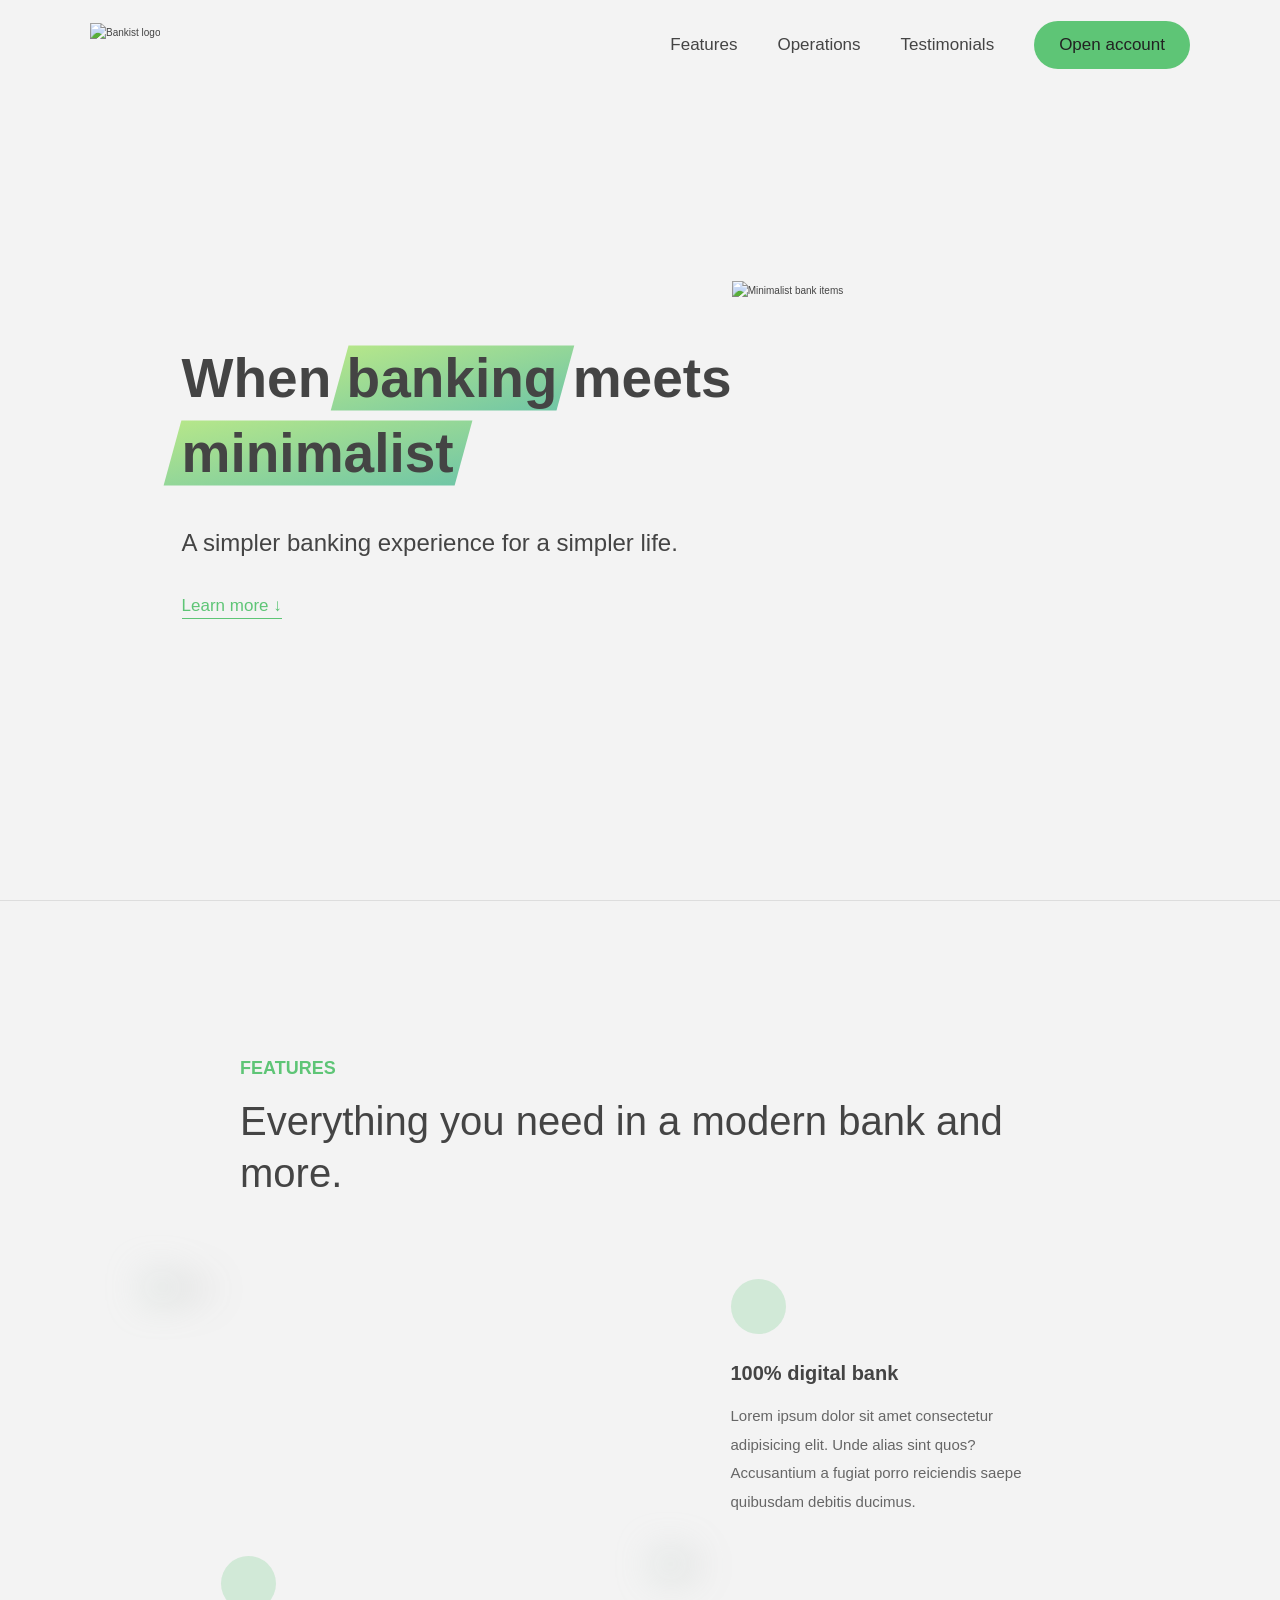
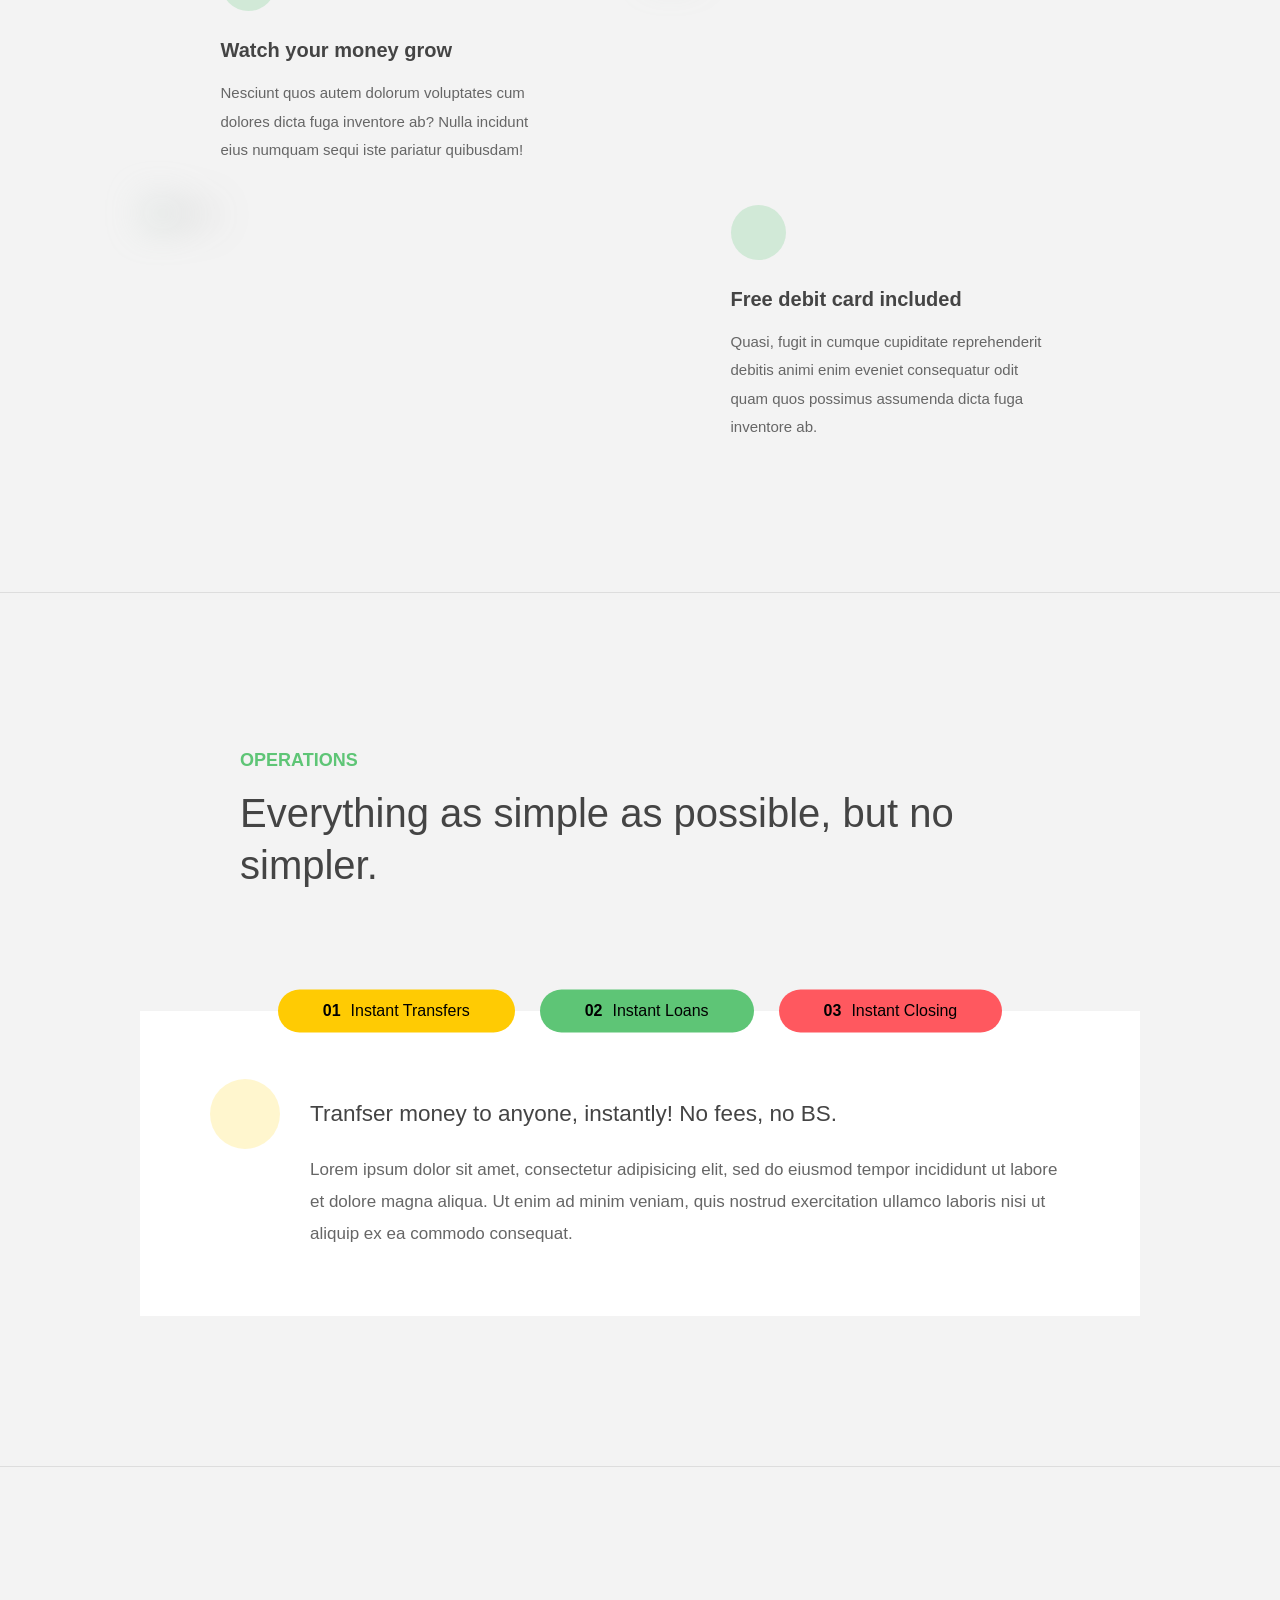
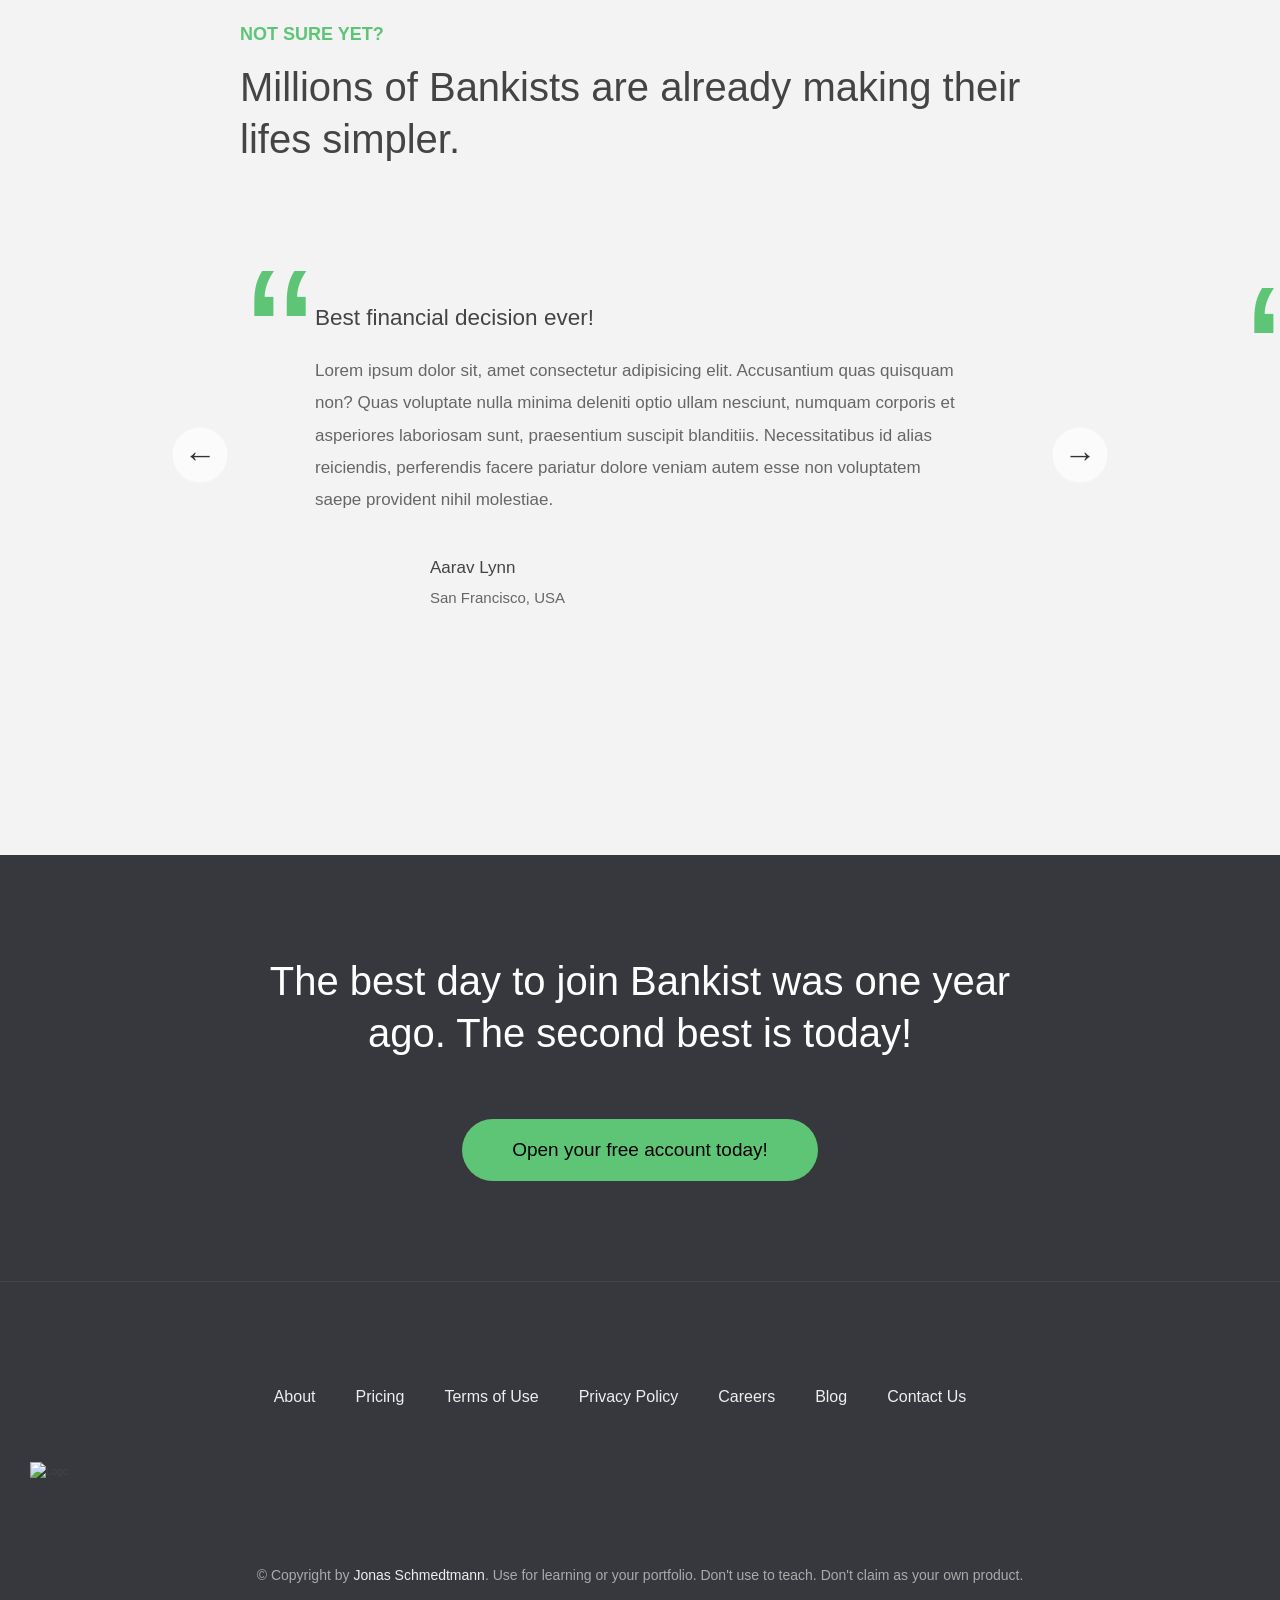
==== commit 797996db: "progress" ====
--- a/13-Advanced-DOM-Bankist/starter/index.html
+++ b/13-Advanced-DOM-Bankist/starter/index.html
@@ -14,7 +14,7 @@
 
 <body>
   <header class="header">
-    <nav class="nav">
+    <nav class="nav" data-action="sticky-nav">
       <img src="img/logo.png" alt="Bankist logo" class="nav__logo" id="logo" designer="nm"
         data-year-of-confection="2026" />
       <ul class="nav__links" data-action="deemphasize-nav">
@@ -177,6 +177,7 @@
 <!-- End tabbed component -->
   </section>
 
+  <!-- TODO slider component project -->
   <section class="section" id="section--3">
     <div class="section__title section__title--testimonials">
       <h2 class="section__description">Not sure yet?</h2>
@@ -327,7 +328,7 @@
 
   <!-- Scripts -->
 
-  <script src="main.js" type="module"></script>
+  <script src="starter.js"></script>
 </body>
 
 </html>
--- a/13-Advanced-DOM-Bankist/starter/style.css
+++ b/13-Advanced-DOM-Bankist/starter/style.css
@@ -38,7 +38,9 @@
   padding: 15rem 3rem;
   border-top: 1px solid #ddd;
 
-  transition: transform 1s, opacity 1s;
+  transition:
+    transform 1s,
+    opacity 1s;
 }
 
 .section--hidden {
@@ -122,12 +124,28 @@
   width: 100%;
   padding: 0 6rem;
   z-index: 100;
-}
-
-/* nav and stickly class at the same time */
-.nav.sticky {
+  transition: background-color 0.3s ease;
+}
+
+.sticky {
   position: fixed;
-  background-color: rgba(255, 255, 255, 0.95);
+  top: 0;
+  left: 0;
+  width: 100%;
+  background-color: rgba(255, 255, 255, 0.9);
+  animation: slideInNav 0.7s ease-out;
+}
+
+@keyframes slideInNav {
+  from {
+    transform: translateY(-100%);
+    opacity: 0;
+  }
+
+  to {
+    transform: translateY(0);
+    opacity: 1;
+  }
 }
 
 .nav__logo {
@@ -144,6 +162,16 @@
 .nav__item {
   transition: 0.3s;
   margin-left: 4rem;
+}
+
+.nav__links:hover .nav__item,
+.nav__links:focus-within .nav__item {
+  opacity: 0.5;
+}
+
+.nav__links .nav__item:hover,
+.nav__links .nav__item:focus-within {
+  opacity: 1;
 }
 
 .nav__link:link,
@@ -171,7 +199,7 @@
   color: #333;
 }
 
-.nav__item--occluded{
+.nav__item--occluded {
   opacity: 0.5;
 }
 
@@ -385,7 +413,7 @@
   position: relative;
 
   /* IN THE END */
-  overflow: hidden;
+  /* overflow: hidden; */
 }
 
 .slide {
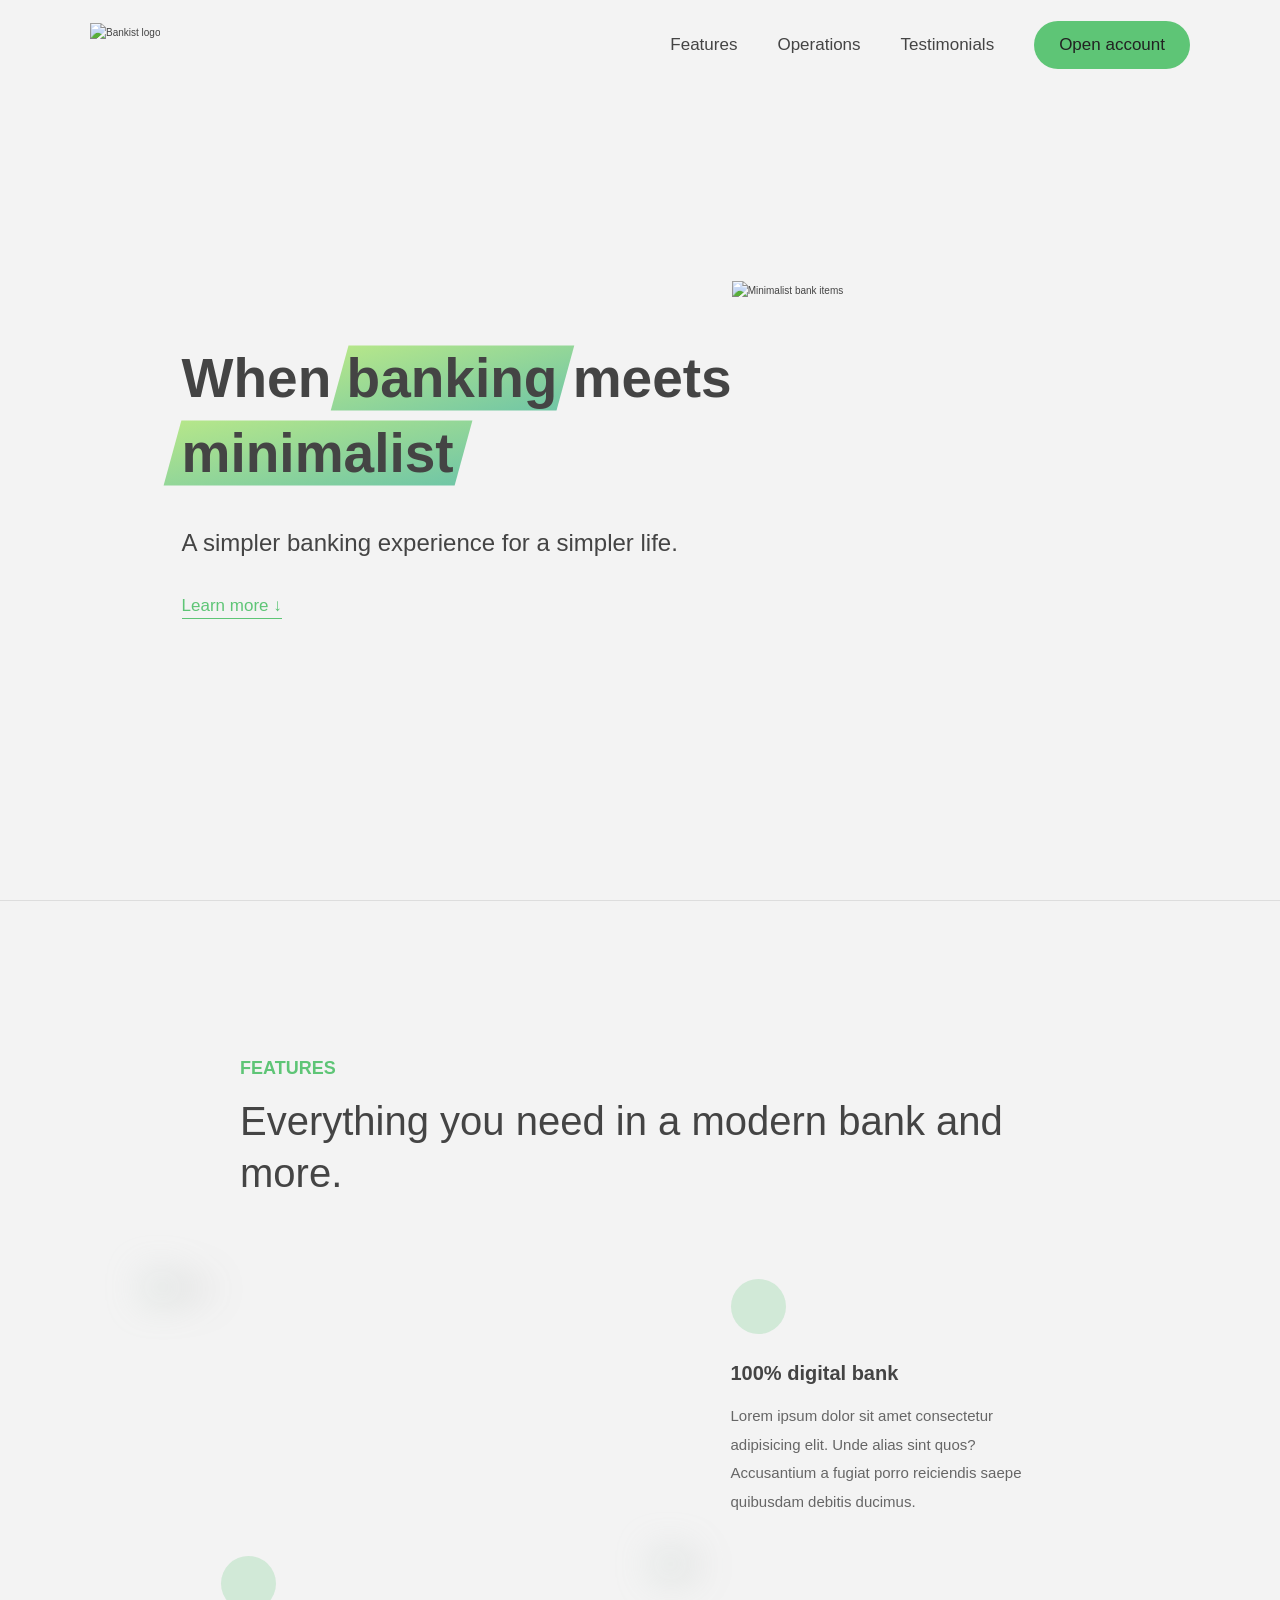
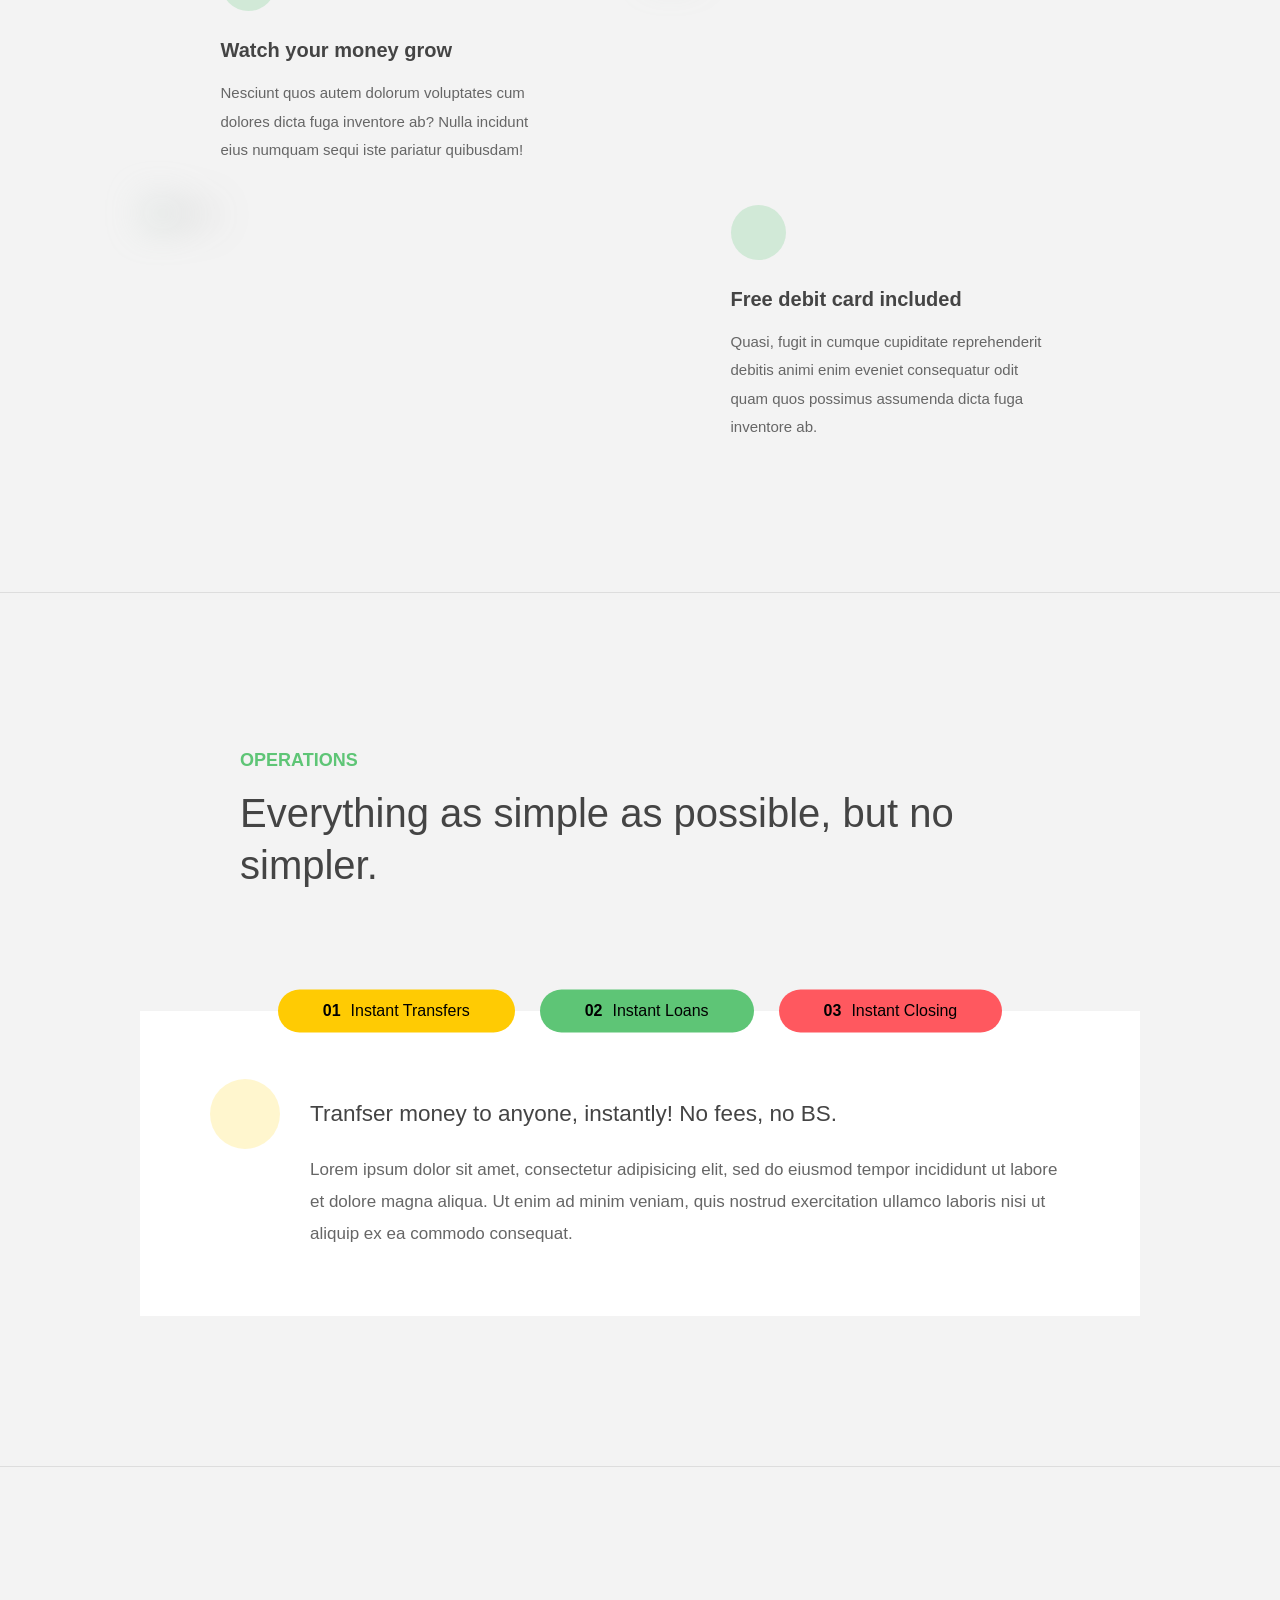
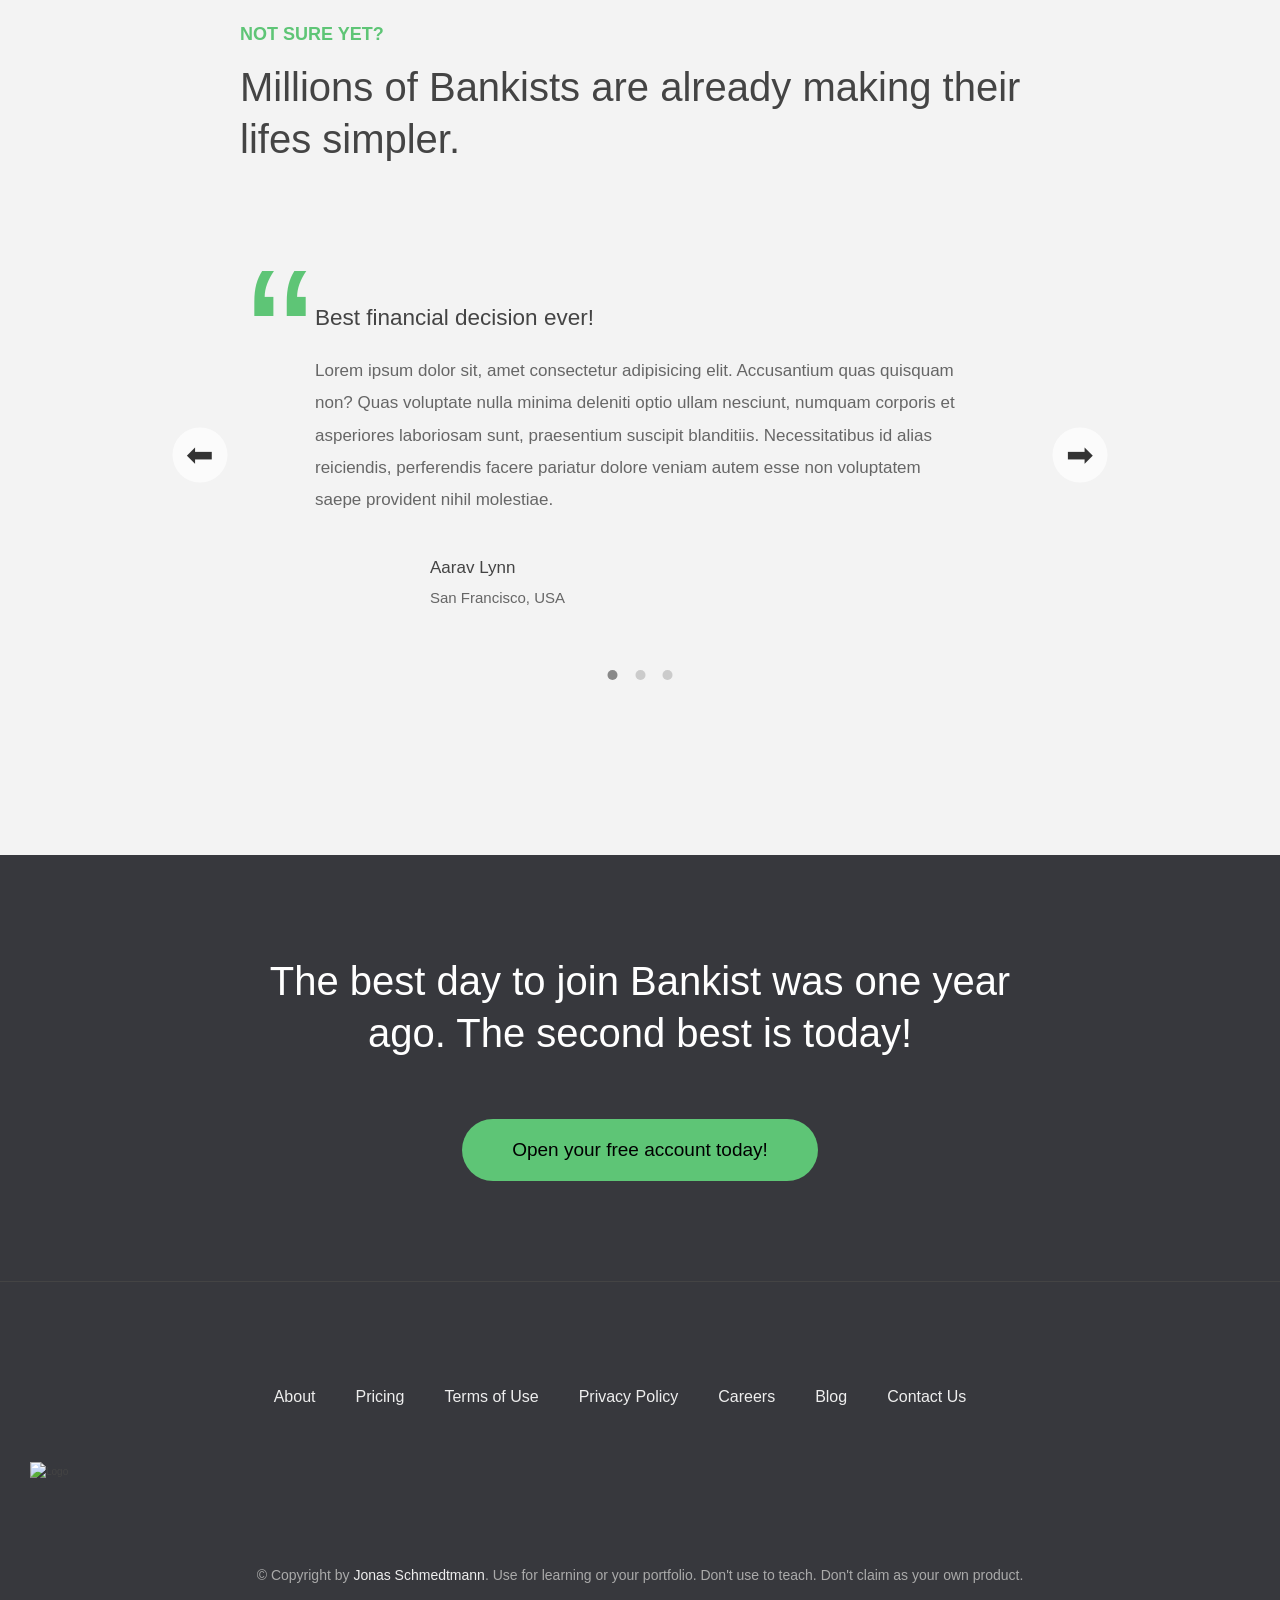
==== commit b425bfbc: "progress" ====
--- a/13-Advanced-DOM-Bankist/starter/index.html
+++ b/13-Advanced-DOM-Bankist/starter/index.html
@@ -251,8 +251,8 @@
         <div class="slide"><img src="img/img-2.jpg" alt="Photo 2" /></div>
         <div class="slide"><img src="img/img-3.jpg" alt="Photo 3" /></div>
         <div class="slide"><img src="img/img-4.jpg" alt="Photo 4" /></div> -->
-      <button class="slider__btn slider__btn--left">&larr;</button>
-      <button class="slider__btn slider__btn--right">&rarr;</button>
+      <button class="slider__btn slider__btn--left">⬅</button>
+      <button class="slider__btn slider__btn--right">➡</button>
       <div class="dots"></div>
     </div>
   </section>
@@ -328,7 +328,7 @@
 
   <!-- Scripts -->
 
-  <script src="starter.js"></script>
+  <script src="starter.js" defer></script>
 </body>
 
 </html>
--- a/13-Advanced-DOM-Bankist/starter/style.css
+++ b/13-Advanced-DOM-Bankist/starter/style.css
@@ -413,7 +413,7 @@
   position: relative;
 
   /* IN THE END */
-  /* overflow: hidden; */
+  overflow: hidden;
 }
 
 .slide {
